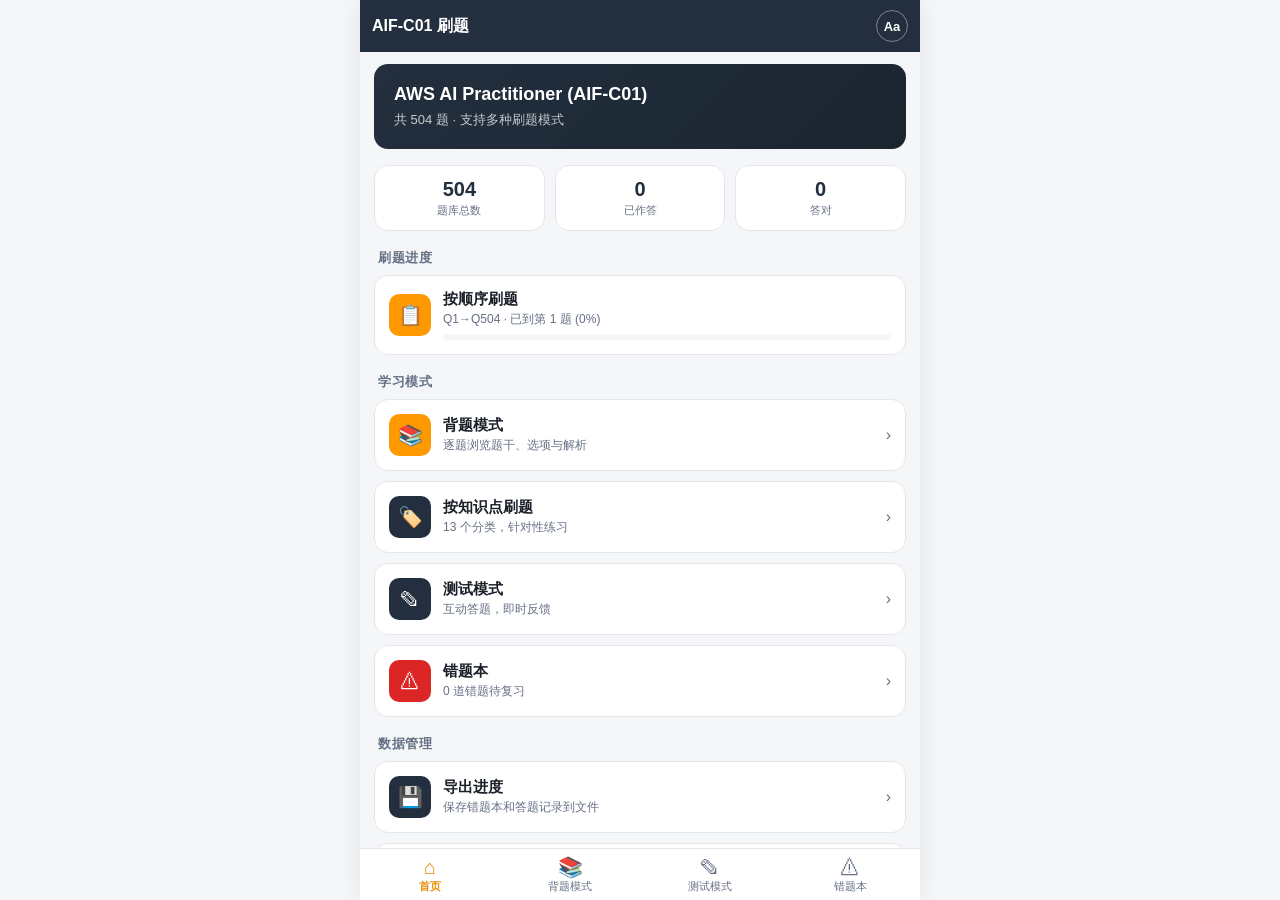
==== index.html @ 89a40a63 "AIF-C01 刷题 PWA" ====
<!DOCTYPE html>
<html lang="zh-CN">
<head>
<meta charset="UTF-8" />
<meta name="viewport" content="width=device-width, initial-scale=1, maximum-scale=1, user-scalable=no" />
<meta name="mobile-web-app-capable" content="yes" />
<meta name="apple-mobile-web-app-capable" content="yes" />
<meta name="apple-mobile-web-app-status-bar-style" content="black-translucent" />
<meta name="theme-color" content="#232f3e" />
<link rel="manifest" href="manifest.json" />
<link rel="apple-touch-icon" href="icon-192.png" />
<link rel="icon" href="icon-192.png" />
<title>AIF-C01 刷题</title>
<link rel="stylesheet" href="style.css" />
</head>
<body>
  <div id="app-root">
    <header id="top-bar">
      <button id="btn-back" class="icon-btn" aria-label="返回" hidden>&#8592;</button>
      <div id="top-title">AIF-C01 刷题</div>
      <button id="btn-font-size" class="icon-btn" aria-label="字体大小">Aa</button>
    </header>

    <main id="app"></main>

    <nav id="bottom-nav">
      <button class="nav-btn" data-view="home">
        <span class="nav-icon">&#8962;</span><span>首页</span>
      </button>
      <button class="nav-btn" data-view="study">
        <span class="nav-icon">&#128218;</span><span>背题模式</span>
      </button>
      <button class="nav-btn" data-view="quiz">
        <span class="nav-icon">&#9998;</span><span>测试模式</span>
      </button>
      <button class="nav-btn" data-view="wrongbook">
        <span class="nav-icon">&#9888;</span><span>错题本</span>
      </button>
    </nav>
  </div>

  <div id="overlay-root"></div>

  <script src="questions-data.js"></script>
  <script src="app.js"></script>
  <script>
    if ("serviceWorker" in navigator && (location.protocol === "https:" || location.hostname === "localhost")) {
      window.addEventListener("load", function () {
        navigator.serviceWorker.register("sw.js").then(function (reg) {
          function handleNewWorker(worker) {
            worker.addEventListener("statechange", function () {
              if (worker.state === "installed" && navigator.serviceWorker.controller) {
                if (window.__showUpdateBanner) window.__showUpdateBanner(reg);
              }
            });
          }
          if (reg.waiting && navigator.serviceWorker.controller) {
            if (window.__showUpdateBanner) window.__showUpdateBanner(reg);
          }
          if (reg.installing) handleNewWorker(reg.installing);
          reg.addEventListener("updatefound", function () {
            if (reg.installing) handleNewWorker(reg.installing);
          });
          var reloaded = false;
          navigator.serviceWorker.addEventListener("controllerchange", function () {
            if (reloaded) return;
            reloaded = true;
            window.location.reload();
          });
          setInterval(function () { reg.update().catch(function () {}); }, 60 * 1000);
        }).catch(function () {});
      });
    }
  </script>
</body>
</html>
---- style.css ----
:root {
  --navy: #232f3e;
  --navy-2: #1a2530;
  --orange: #ff9900;
  --orange-dark: #e88b00;
  --green: #16a34a;
  --green-bg: #e9f9ee;
  --red: #dc2626;
  --red-bg: #fdecec;
  --bg: #f4f6f8;
  --card: #ffffff;
  --text: #1a1f28;
  --text-muted: #667085;
  --border: #e3e7ec;
  --radius: 14px;
  --safe-top: env(safe-area-inset-top, 0px);
  --safe-bottom: env(safe-area-inset-bottom, 0px);
  --font-scale: 1;
}

* { box-sizing: border-box; -webkit-tap-highlight-color: transparent; }

html, body {
  margin: 0;
  padding: 0;
  height: 100%;
  background: var(--bg);
  color: var(--text);
  font-family: -apple-system, BlinkMacSystemFont, "Segoe UI", "PingFang SC", "Microsoft YaHei", Roboto, sans-serif;
  overscroll-behavior-y: contain;
}

button {
  font-family: inherit;
  border: none;
  background: none;
  cursor: pointer;
  color: inherit;
}

#app-root {
  position: fixed;
  inset: 0;
  display: flex;
  flex-direction: column;
  max-width: 560px;
  margin: 0 auto;
  background: var(--bg);
  box-shadow: 0 0 24px rgba(0,0,0,0.08);
}

/* ---------- Top bar ---------- */
#top-bar {
  flex: 0 0 auto;
  display: flex;
  align-items: center;
  gap: 8px;
  padding: calc(10px + var(--safe-top)) 12px 10px;
  background: var(--navy);
  color: #fff;
  position: relative;
  z-index: 10;
}

.icon-btn {
  color: #fff;
  width: 32px;
  height: 32px;
  display: flex;
  align-items: center;
  justify-content: center;
  border-radius: 50%;
  flex: 0 0 auto;
}
.icon-btn:active { background: rgba(255,255,255,0.15); }
.icon-btn[hidden] { display: none; }

#btn-back { font-size: calc(22px * var(--font-scale)); }
#btn-font-size {
  font-size: 13px;
  font-weight: 700;
  border: 1.5px solid rgba(255,255,255,0.4);
}

#top-title {
  flex: 1 1 auto;
  font-size: calc(16px * var(--font-scale));
  font-weight: 600;
  white-space: nowrap;
  overflow: hidden;
  text-overflow: ellipsis;
}

.exam-switch-btn {
  flex: 0 0 auto;
  display: flex;
  align-items: center;
  gap: 4px;
  color: #fff;
  background: rgba(255,255,255,0.12);
  border: 1.5px solid rgba(255,255,255,0.3);
  border-radius: 999px;
  padding: 5px 10px;
  font-size: calc(12px * var(--font-scale));
  font-weight: 700;
  max-width: 96px;
}
.exam-switch-btn:active { background: rgba(255,255,255,0.22); }
.exam-switch-btn span#exam-switch-label {
  overflow: hidden;
  text-overflow: ellipsis;
  white-space: nowrap;
}
.exam-switch-caret { flex: 0 0 auto; font-size: 10px; opacity: 0.85; }

.seg-control {
  display: flex;
  background: rgba(255,255,255,0.12);
  border-radius: 999px;
  padding: 2px;
  flex: 0 0 auto;
}
.seg-btn {
  color: rgba(255,255,255,0.75);
  font-size: calc(13px * var(--font-scale));
  padding: 6px 10px;
  border-radius: 999px;
  line-height: 1;
  font-weight: 500;
}
.seg-btn.active {
  background: var(--orange);
  color: #1a1f28;
  font-weight: 700;
}

/* ---------- Main ---------- */
#app {
  flex: 1 1 auto;
  overflow-y: auto;
  padding: 12px 14px calc(16px + var(--safe-bottom));
  -webkit-overflow-scrolling: touch;
}

/* ---------- Bottom nav ---------- */
#bottom-nav {
  flex: 0 0 auto;
  display: flex;
  background: #fff;
  border-top: 1px solid var(--border);
  padding-bottom: var(--safe-bottom);
}
.nav-btn {
  flex: 1 1 0;
  display: flex;
  flex-direction: column;
  align-items: center;
  gap: 2px;
  padding: 8px 0 6px;
  font-size: calc(11px * var(--font-scale));
  color: var(--text-muted);
}
.nav-btn .nav-icon { font-size: calc(20px * var(--font-scale)); line-height: 1; }
.nav-btn.active { color: var(--orange-dark); font-weight: 600; }

/* ---------- Home ---------- */
.home-hero {
  background: linear-gradient(135deg, var(--navy), var(--navy-2));
  color: #fff;
  border-radius: var(--radius);
  padding: 20px;
  margin-bottom: 16px;
}
.home-hero h2 { margin: 0 0 6px; font-size: calc(18px * var(--font-scale)); }
.home-hero p { margin: 0; font-size: calc(13px * var(--font-scale)); color: rgba(255,255,255,0.75); }

.stat-row {
  display: flex;
  gap: 10px;
  margin-bottom: 16px;
}
.stat-box {
  flex: 1;
  background: var(--card);
  border-radius: var(--radius);
  padding: 12px;
  text-align: center;
  border: 1px solid var(--border);
}
.stat-box .num { font-size: calc(20px * var(--font-scale)); font-weight: 700; color: var(--navy); }
.stat-box .lbl { font-size: calc(11px * var(--font-scale)); color: var(--text-muted); margin-top: 2px; }

.action-card {
  display: flex;
  align-items: center;
  gap: 12px;
  background: var(--card);
  border: 1px solid var(--border);
  border-radius: var(--radius);
  padding: 14px;
  margin-bottom: 10px;
}
.action-card .ic {
  width: 42px; height: 42px;
  border-radius: 10px;
  display: flex; align-items: center; justify-content: center;
  font-size: calc(20px * var(--font-scale));
  flex: 0 0 auto;
  color: #fff;
}
.action-card .ic.orange { background: var(--orange); }
.action-card .ic.navy { background: var(--navy); }
.action-card .ic.red { background: var(--red); }
.action-card .body { flex: 1 1 auto; }
.action-card .body .title { font-size: calc(15px * var(--font-scale)); font-weight: 600; }
.action-card .body .desc { font-size: calc(12px * var(--font-scale)); color: var(--text-muted); margin-top: 2px; }
.action-card .chev { color: var(--text-muted); font-size: calc(16px * var(--font-scale)); }

/* ---------- Section header ---------- */
.section-title {
  font-size: calc(13px * var(--font-scale));
  font-weight: 700;
  color: var(--text-muted);
  margin: 18px 4px 8px;
  text-transform: uppercase;
  letter-spacing: 0.04em;
}

/* ---------- Setup screen (quiz/study config) ---------- */
.setup-group {
  background: var(--card);
  border: 1px solid var(--border);
  border-radius: var(--radius);
  padding: 4px 14px;
  margin-bottom: 14px;
}
.setup-row {
  display: flex;
  align-items: center;
  justify-content: space-between;
  padding: 12px 0;
  border-bottom: 1px solid var(--border);
  gap: 10px;
}
.setup-row:last-child { border-bottom: none; }
.setup-row .lbl { font-size: calc(14px * var(--font-scale)); font-weight: 500; }
.setup-row .sub { font-size: calc(11px * var(--font-scale)); color: var(--text-muted); margin-top: 2px; }

.chip-group { display: flex; gap: 6px; flex-wrap: wrap; justify-content: flex-end; }
.chip {
  padding: 6px 12px;
  border-radius: 999px;
  font-size: calc(13px * var(--font-scale));
  background: var(--bg);
  border: 1px solid var(--border);
  color: var(--text);
  white-space: nowrap;
}
.chip.active { background: var(--navy); color: #fff; border-color: var(--navy); }

.num-input {
  width: 64px;
  padding: 6px 8px;
  border-radius: 8px;
  border: 1px solid var(--border);
  font-size: calc(14px * var(--font-scale));
  text-align: center;
}

.btn-primary {
  display: block;
  width: 100%;
  background: var(--orange);
  color: #1a1f28;
  font-size: calc(16px * var(--font-scale));
  font-weight: 700;
  padding: 14px;
  border-radius: var(--radius);
  text-align: center;
  margin-top: 6px;
}
.btn-primary:active { background: var(--orange-dark); }
.btn-primary[disabled] { opacity: 0.5; }

.btn-secondary {
  display: block;
  width: 100%;
  background: var(--card);
  color: var(--navy);
  border: 1px solid var(--border);
  font-size: calc(15px * var(--font-scale));
  font-weight: 600;
  padding: 12px;
  border-radius: var(--radius);
  text-align: center;
  margin-top: 10px;
}

.btn-danger-outline {
  color: var(--red);
  border: 1px solid var(--red);
  background: var(--red-bg);
}

.mark-wrong-btn {
  color: var(--orange-dark);
  border: 1px solid var(--orange);
  background: #fff8ec;
}
.mark-wrong-btn.active {
  color: var(--red);
  border: 1px solid var(--red);
  background: var(--red-bg);
}

/* ---------- Question card (shared study/quiz) ---------- */
.q-progress {
  font-size: calc(12px * var(--font-scale));
  color: var(--text-muted);
  margin-bottom: 8px;
  display: flex;
  justify-content: space-between;
  align-items: center;
}
.q-progress-jump {
  font-size: calc(12px * var(--font-scale));
  color: var(--navy);
  font-weight: 700;
  padding: 4px 8px;
  border-radius: 999px;
  background: var(--card);
  border: 1px solid var(--border);
}
.q-progress-jump:active { background: var(--bg); }

.q-card {
  background: var(--card);
  border-radius: var(--radius);
  border: 1px solid var(--border);
  padding: 16px;
  margin-bottom: 14px;
}

.q-num-badge {
  display: inline-block;
  background: var(--navy);
  color: #fff;
  font-size: calc(12px * var(--font-scale));
  font-weight: 700;
  padding: 3px 9px;
  border-radius: 999px;
  margin-bottom: 8px;
}
.q-multi-badge {
  display: inline-block;
  background: #fff3e0;
  color: var(--orange-dark);
  font-size: calc(11px * var(--font-scale));
  font-weight: 700;
  padding: 3px 9px;
  border-radius: 999px;
  margin-left: 6px;
}

.q-stem {
  font-size: calc(15px * var(--font-scale));
  line-height: 1.55;
  white-space: pre-wrap;
  margin-bottom: 4px;
}
.q-stem.secondary {
  color: var(--text-muted);
  font-size: calc(13.5px * var(--font-scale));
  margin-top: 6px;
  padding-top: 8px;
  border-top: 1px dashed var(--border);
}

.opt-list { margin-top: 12px; display: flex; flex-direction: column; gap: 8px; }
.opt-item {
  display: flex;
  align-items: flex-start;
  gap: 10px;
  padding: 11px 12px;
  border-radius: 10px;
  border: 1.5px solid var(--border);
  background: var(--bg);
  font-size: calc(14px * var(--font-scale));
  line-height: 1.45;
  text-align: left;
}
.opt-item .opt-mark {
  flex: 0 0 auto;
  width: 22px; height: 22px;
  border-radius: 6px;
  border: 1.5px solid #c7ccd4;
  display: flex; align-items: center; justify-content: center;
  font-size: calc(12px * var(--font-scale));
  font-weight: 700;
  color: var(--text-muted);
  background: #fff;
  margin-top: 1px;
}
.opt-item .opt-text { flex: 1 1 auto; white-space: pre-wrap; }
.opt-item .opt-text .secondary-line {
  display: block;
  color: var(--text-muted);
  font-size: calc(12.5px * var(--font-scale));
  margin-top: 3px;
}

.opt-item.selectable:active { background: #eef1f5; }
.opt-item.selected { border-color: var(--orange); background: #fff8ec; }
.opt-item.selected .opt-mark { background: var(--orange); color: #fff; border-color: var(--orange); }

.opt-item.correct { border-color: var(--green); background: var(--green-bg); }
.opt-item.correct .opt-mark { background: var(--green); color: #fff; border-color: var(--green); }
.opt-item.incorrect { border-color: var(--red); background: var(--red-bg); }
.opt-item.incorrect .opt-mark { background: var(--red); color: #fff; border-color: var(--red); }

.result-banner {
  display: flex;
  align-items: center;
  gap: 8px;
  font-size: calc(15px * var(--font-scale));
  font-weight: 700;
  padding: 10px 12px;
  border-radius: 10px;
  margin-top: 12px;
}
.result-banner.correct { background: var(--green-bg); color: var(--green); }
.result-banner.incorrect { background: var(--red-bg); color: var(--red); }

.explain-box {
  margin-top: 12px;
  padding-top: 12px;
  border-top: 1px solid var(--border);
}
.explain-box .explain-title {
  font-size: calc(12px * var(--font-scale));
  font-weight: 700;
  color: var(--text-muted);
  margin-bottom: 6px;
  text-transform: uppercase;
  letter-spacing: 0.04em;
}
.explain-box .explain-text {
  font-size: calc(13.5px * var(--font-scale));
  line-height: 1.6;
  white-space: pre-wrap;
  color: #333;
}
.explain-box .explain-text.secondary {
  color: var(--text-muted);
  margin-top: 8px;
  padding-top: 8px;
  border-top: 1px dashed var(--border);
}

.nav-row {
  display: flex;
  gap: 10px;
  margin-top: 4px;
}
.nav-row .btn-secondary, .nav-row .btn-primary { margin-top: 0; }

.wrong-tag {
  display: inline-flex;
  align-items: center;
  gap: 3px;
  font-size: calc(11px * var(--font-scale));
  color: var(--red);
  font-weight: 600;
  margin-left: 6px;
}

/* ---------- List rows (wrongbook / jump list) ---------- */
.list-row {
  display: flex;
  align-items: center;
  gap: 10px;
  background: var(--card);
  border: 1px solid var(--border);
  border-radius: 12px;
  padding: 12px 14px;
  margin-bottom: 8px;
}
.list-row .lr-num {
  flex: 0 0 auto;
  width: 34px; height: 34px;
  border-radius: 8px;
  background: var(--bg);
  color: var(--navy);
  font-size: calc(13px * var(--font-scale));
  font-weight: 700;
  display: flex; align-items: center; justify-content: center;
}
.list-row .lr-text {
  flex: 1 1 auto;
  font-size: calc(13.5px * var(--font-scale));
  line-height: 1.4;
  overflow: hidden;
  display: -webkit-box;
  -webkit-line-clamp: 2;
  -webkit-box-orient: vertical;
}
.list-row .lr-chev { color: var(--text-muted); font-size: calc(15px * var(--font-scale)); }
.list-row.wrong { border-left: 3px solid var(--red); }

.empty-state {
  text-align: center;
  padding: 40px 20px;
  color: var(--text-muted);
}
.empty-state .ic { font-size: calc(40px * var(--font-scale)); margin-bottom: 10px; }
.empty-state .msg { font-size: calc(14px * var(--font-scale)); }

/* ---------- Result screen ---------- */
.score-hero {
  text-align: center;
  background: var(--card);
  border-radius: var(--radius);
  border: 1px solid var(--border);
  padding: 28px 16px;
  margin-bottom: 16px;
}
.score-hero .score-num { font-size: calc(42px * var(--font-scale)); font-weight: 800; color: var(--navy); }
.score-hero .score-sub { font-size: calc(13px * var(--font-scale)); color: var(--text-muted); margin-top: 4px; }
.score-row {
  display: flex;
  justify-content: center;
  gap: 20px;
  margin-top: 14px;
}
.score-row .item { text-align: center; }
.score-row .item .v { font-size: calc(18px * var(--font-scale)); font-weight: 700; }
.score-row .item .k { font-size: calc(11px * var(--font-scale)); color: var(--text-muted); }
.score-row .item.g .v { color: var(--green); }
.score-row .item.r .v { color: var(--red); }

.toast {
  position: fixed;
  bottom: 90px;
  left: 50%;
  transform: translateX(-50%);
  background: rgba(26,31,40,0.92);
  color: #fff;
  padding: 10px 18px;
  border-radius: 999px;
  font-size: calc(13px * var(--font-scale));
  z-index: 999;
  pointer-events: none;
  opacity: 0;
  transition: opacity 0.2s;
}
.toast.show { opacity: 1; }

/* ---------- Font size popover ---------- */
.overlay-backdrop {
  position: fixed;
  inset: 0;
  background: rgba(0,0,0,0.3);
  z-index: 100;
}
.font-size-panel {
  position: absolute;
  top: calc(52px + var(--safe-top));
  right: 14px;
  left: 14px;
  max-width: 500px;
  margin: 0 auto;
  background: var(--card);
  border-radius: var(--radius);
  box-shadow: 0 8px 30px rgba(0,0,0,0.2);
  padding: 16px;
  z-index: 101;
}
.font-size-panel .fsp-title {
  font-size: calc(13px * var(--font-scale));
  font-weight: 700;
  color: var(--text-muted);
  margin-bottom: 10px;
}
.font-size-panel .fsp-preview {
  font-size: calc(15px * var(--font-scale));
  line-height: 1.5;
  color: var(--text);
  background: var(--bg);
  border-radius: 10px;
  padding: 10px 12px;
  margin-bottom: 14px;
}
.font-size-panel .fsp-steps {
  display: flex;
  align-items: center;
  gap: 10px;
}
.fsp-step-btn {
  width: 36px;
  height: 36px;
  border-radius: 50%;
  background: var(--bg);
  border: 1px solid var(--border);
  font-size: 18px;
  font-weight: 700;
  color: var(--navy);
  display: flex;
  align-items: center;
  justify-content: center;
  flex: 0 0 auto;
}
.fsp-step-btn:active { background: #e5e8ec; }
.fsp-dots {
  flex: 1 1 auto;
  display: flex;
  justify-content: center;
  gap: 6px;
}
.fsp-dot {
  width: 8px;
  height: 8px;
  border-radius: 50%;
  background: var(--border);
}
.fsp-dot.active { background: var(--orange); }
.fsp-reset {
  margin-top: 12px;
  text-align: center;
  font-size: 13px;
  color: var(--navy);
  font-weight: 600;
  padding: 6px;
}

/* ---------- Jump-to-question panel ---------- */
.jump-row {
  display: flex;
  gap: 10px;
}
.jump-row .num-input {
  flex: 1 1 auto;
  width: auto;
}
.jump-go-btn {
  flex: 0 0 auto;
  width: auto;
  padding: 8px 18px;
  margin-top: 0;
}

/* ---------- Matching question type ---------- */
.match-list { margin-top: 12px; display: flex; flex-direction: column; gap: 14px; }
.match-row {
  display: flex;
  align-items: center;
  gap: 8px;
  font-size: calc(14px * var(--font-scale));
  line-height: 1.45;
}
.match-row .match-statement { flex: 1 1 auto; }
.match-row .match-arrow { flex: 0 0 auto; color: var(--text-muted); font-size: 16px; }
.match-row .match-answer {
  flex: 0 0 auto;
  padding: 6px 10px;
  border-radius: 8px;
  font-weight: 600;
  max-width: 45%;
  text-align: right;
}
.match-row .match-answer.correct { background: var(--green-bg); color: var(--green); }

.match-qrow {
  padding: 12px;
  border-radius: 10px;
  background: var(--bg);
  border: 1.5px solid var(--border);
}
.match-qrow .match-statement {
  font-size: calc(14px * var(--font-scale));
  line-height: 1.45;
  margin-bottom: 10px;
  font-weight: 500;
}
.match-choice-list { display: flex; flex-wrap: wrap; gap: 8px; }
.match-choice {
  padding: 7px 12px;
  border-radius: 999px;
  font-size: calc(13px * var(--font-scale));
  border: 1.5px solid var(--border);
  background: #fff;
  color: var(--text);
}
.match-choice.selected { border-color: var(--orange); background: #fff8ec; color: var(--orange-dark); font-weight: 600; }
.match-choice.correct { border-color: var(--green); background: var(--green-bg); color: var(--green); font-weight: 600; }
.match-choice.incorrect { border-color: var(--red); background: var(--red-bg); color: var(--red); font-weight: 600; }
.match-choice[disabled] { opacity: 0.85; }
.match-correct-hint {
  margin-top: 8px;
  font-size: calc(12px * var(--font-scale));
  color: var(--green);
  font-weight: 600;
}

/* ---------- Ordering question type ---------- */
.order-list { display: flex; flex-direction: column; gap: 8px; margin-top: 12px; }
.order-row {
  display: flex;
  align-items: center;
  gap: 10px;
  padding: 10px 12px;
  border-radius: 10px;
  border: 1.5px solid var(--border);
  background: var(--bg);
  font-size: calc(14px * var(--font-scale));
}
.order-row.correct { border-color: var(--green); background: var(--green-bg); }
.order-row.incorrect { border-color: var(--red); background: var(--red-bg); }
.order-row .order-num {
  flex: 0 0 auto;
  width: 22px; height: 22px;
  border-radius: 50%;
  background: var(--navy);
  color: #fff;
  font-size: 12px;
  font-weight: 700;
  display: flex; align-items: center; justify-content: center;
}
.order-row.correct .order-num { background: var(--green); }
.order-row.incorrect .order-num { background: var(--red); }
.order-row .order-text { flex: 1 1 auto; }
.order-row .order-remove { flex: 0 0 auto; color: var(--text-muted); font-size: 13px; }

.order-progress-list { margin-top: 12px; display: flex; flex-direction: column; gap: 8px; min-height: 10px; }
.order-row.selected { cursor: pointer; }
.order-placeholder {
  font-size: calc(13px * var(--font-scale));
  color: var(--text-muted);
  padding: 10px 12px;
  border: 1.5px dashed var(--border);
  border-radius: 10px;
  text-align: center;
}
.order-bank { margin-top: 10px; display: flex; flex-wrap: wrap; gap: 8px; }
.order-bank-item {
  padding: 8px 14px;
  border-radius: 999px;
  border: 1.5px solid var(--border);
  background: #fff;
  font-size: calc(13px * var(--font-scale));
  color: var(--text);
}
.order-bank-item:active { background: var(--bg); }
.order-correct-hint { margin-top: 14px; padding-top: 12px; border-top: 1px dashed var(--border); }

/* ---------- Update available banner ---------- */
.update-banner {
  position: fixed;
  left: 12px;
  right: 12px;
  bottom: calc(12px + var(--safe-bottom));
  max-width: 500px;
  margin: 0 auto;
  background: var(--navy);
  color: #fff;
  border-radius: 999px;
  padding: 10px 10px 10px 18px;
  display: flex;
  align-items: center;
  justify-content: space-between;
  gap: 10px;
  box-shadow: 0 8px 24px rgba(0,0,0,0.25);
  z-index: 200;
  opacity: 0;
  transform: translateY(12px);
  transition: opacity 0.25s, transform 0.25s;
}
.update-banner.show { opacity: 1; transform: translateY(0); }
.update-banner-text {
  font-size: calc(13px * var(--font-scale));
  font-weight: 600;
}
.update-banner-btn {
  flex: 0 0 auto;
  background: var(--orange);
  color: #1a1f28;
  font-weight: 700;
  font-size: calc(13px * var(--font-scale));
  padding: 8px 16px;
  border-radius: 999px;
}
.update-banner-btn:active { background: var(--orange-dark); }

/* ---------- Exam switcher panel ---------- */
.exam-panel { max-width: 420px; }
.exam-option-list { display: flex; flex-direction: column; gap: 8px; }
.exam-option {
  display: flex;
  align-items: center;
  justify-content: space-between;
  gap: 10px;
  padding: 12px 14px;
  border-radius: 12px;
  border: 1.5px solid var(--border);
  background: var(--bg);
  text-align: left;
}
.exam-option.active { border-color: var(--orange); background: #fff8ec; }
.exam-option-name {
  font-size: calc(14px * var(--font-scale));
  font-weight: 600;
  color: var(--text);
  line-height: 1.35;
}
.exam-option-sub {
  font-size: calc(12px * var(--font-scale));
  color: var(--text-muted);
  margin-top: 3px;
}
.exam-option-check { flex: 0 0 auto; color: var(--orange-dark); font-weight: 700; font-size: 16px; }


/* ---------- Topic category list ---------- */
.topic-list { display: flex; flex-direction: column; gap: 10px; }
.topic-card {
  display: flex;
  align-items: center;
  gap: 12px;
  background: var(--card);
  border: 1px solid var(--border);
  border-radius: var(--radius);
  padding: 14px;
}
.topic-card .topic-icon {
  width: 42px; height: 42px;
  border-radius: 10px;
  display: flex; align-items: center; justify-content: center;
  font-size: calc(20px * var(--font-scale));
  flex: 0 0 auto;
  color: #fff;
  background: var(--navy);
}
.topic-card .topic-body { flex: 1 1 auto; min-width: 0; }
.topic-card .topic-name {
  font-size: calc(14px * var(--font-scale));
  font-weight: 600;
  white-space: nowrap;
  overflow: hidden;
  text-overflow: ellipsis;
}
.topic-card .topic-count {
  font-size: calc(11px * var(--font-scale));
  color: var(--text-muted);
  margin-top: 2px;
}
.topic-card .topic-progress-bar {
  height: 6px;
  background: var(--bg);
  border-radius: 3px;
  margin-top: 6px;
  overflow: hidden;
}
.topic-card .topic-progress-fill {
  height: 100%;
  background: var(--orange);
  border-radius: 3px;
  transition: width 0.3s;
}
.topic-card .topic-progress-fill.done { background: var(--green); }
.topic-card .chev { color: var(--text-muted); font-size: calc(16px * var(--font-scale)); flex: 0 0 auto; }

/* ---------- Sequential progress banner ---------- */
.seq-banner {
  background: var(--card);
  border: 1px solid var(--border);
  border-radius: var(--radius);
  padding: 14px;
  margin-bottom: 10px;
  display: flex;
  align-items: center;
  gap: 12px;
}
.seq-banner .seq-icon {
  width: 42px; height: 42px;
  border-radius: 10px;
  display: flex; align-items: center; justify-content: center;
  font-size: calc(20px * var(--font-scale));
  flex: 0 0 auto;
  color: #fff;
  background: var(--orange);
}
.seq-banner .seq-body { flex: 1 1 auto; }
.seq-banner .seq-title { font-size: calc(15px * var(--font-scale)); font-weight: 600; }
.seq-banner .seq-desc { font-size: calc(12px * var(--font-scale)); color: var(--text-muted); margin-top: 2px; }
.seq-banner .seq-progress-bar {
  height: 6px;
  background: var(--bg);
  border-radius: 3px;
  margin-top: 6px;
  overflow: hidden;
}
.seq-banner .seq-progress-fill {
  height: 100%;
  background: var(--orange);
  border-radius: 3px;
  transition: width 0.3s;
}
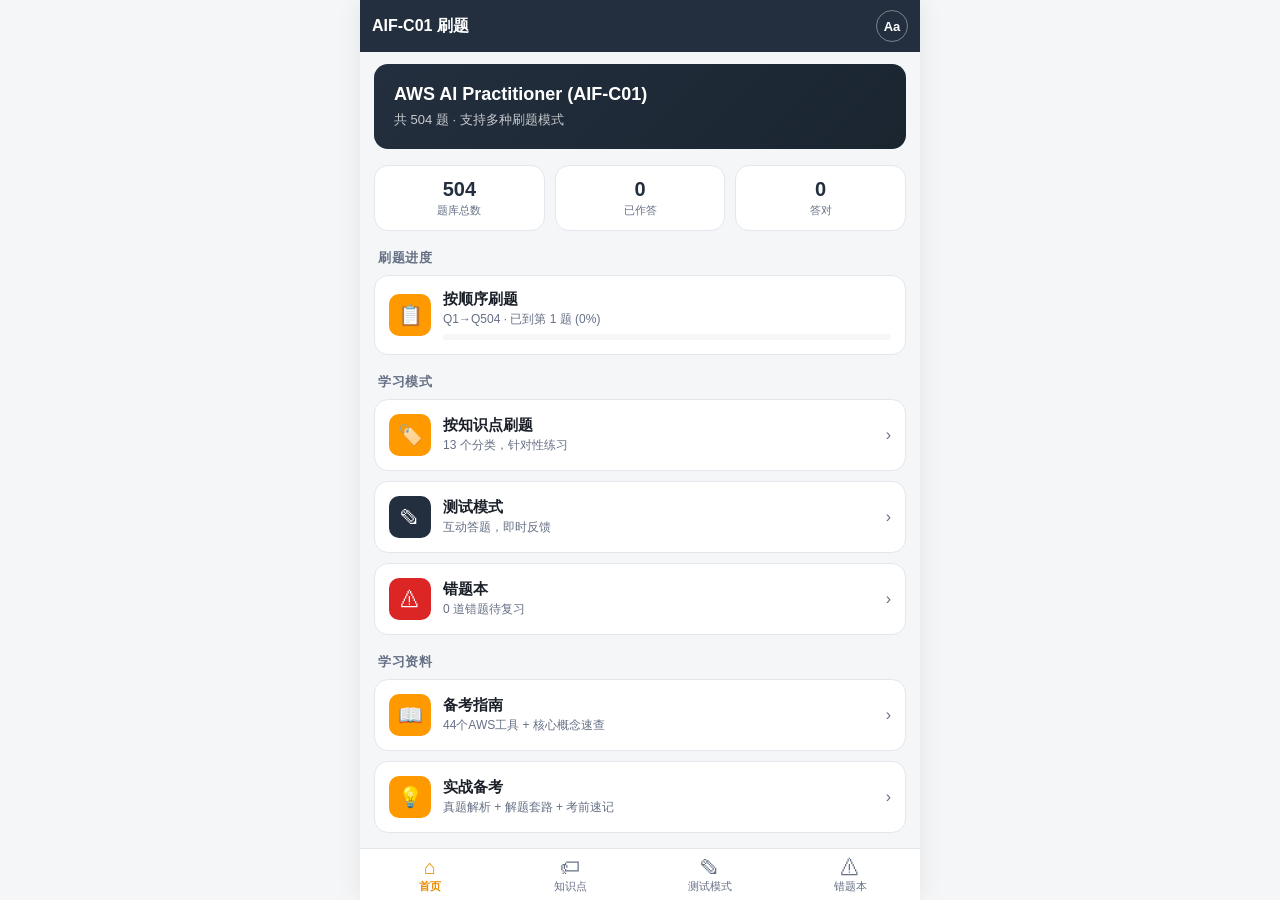
==== commit 4da4aa5a: "加入备考指南和实战备考，去掉背题模式，改为交互答题" ====
--- a/index.html
+++ b/index.html
@@ -27,8 +27,8 @@
       <button class="nav-btn" data-view="home">
         <span class="nav-icon">&#8962;</span><span>首页</span>
       </button>
-      <button class="nav-btn" data-view="study">
-        <span class="nav-icon">&#128218;</span><span>背题模式</span>
+      <button class="nav-btn" data-view="topic">
+        <span class="nav-icon">&#127991;</span><span>知识点</span>
       </button>
       <button class="nav-btn" data-view="quiz">
         <span class="nav-icon">&#9998;</span><span>测试模式</span>
